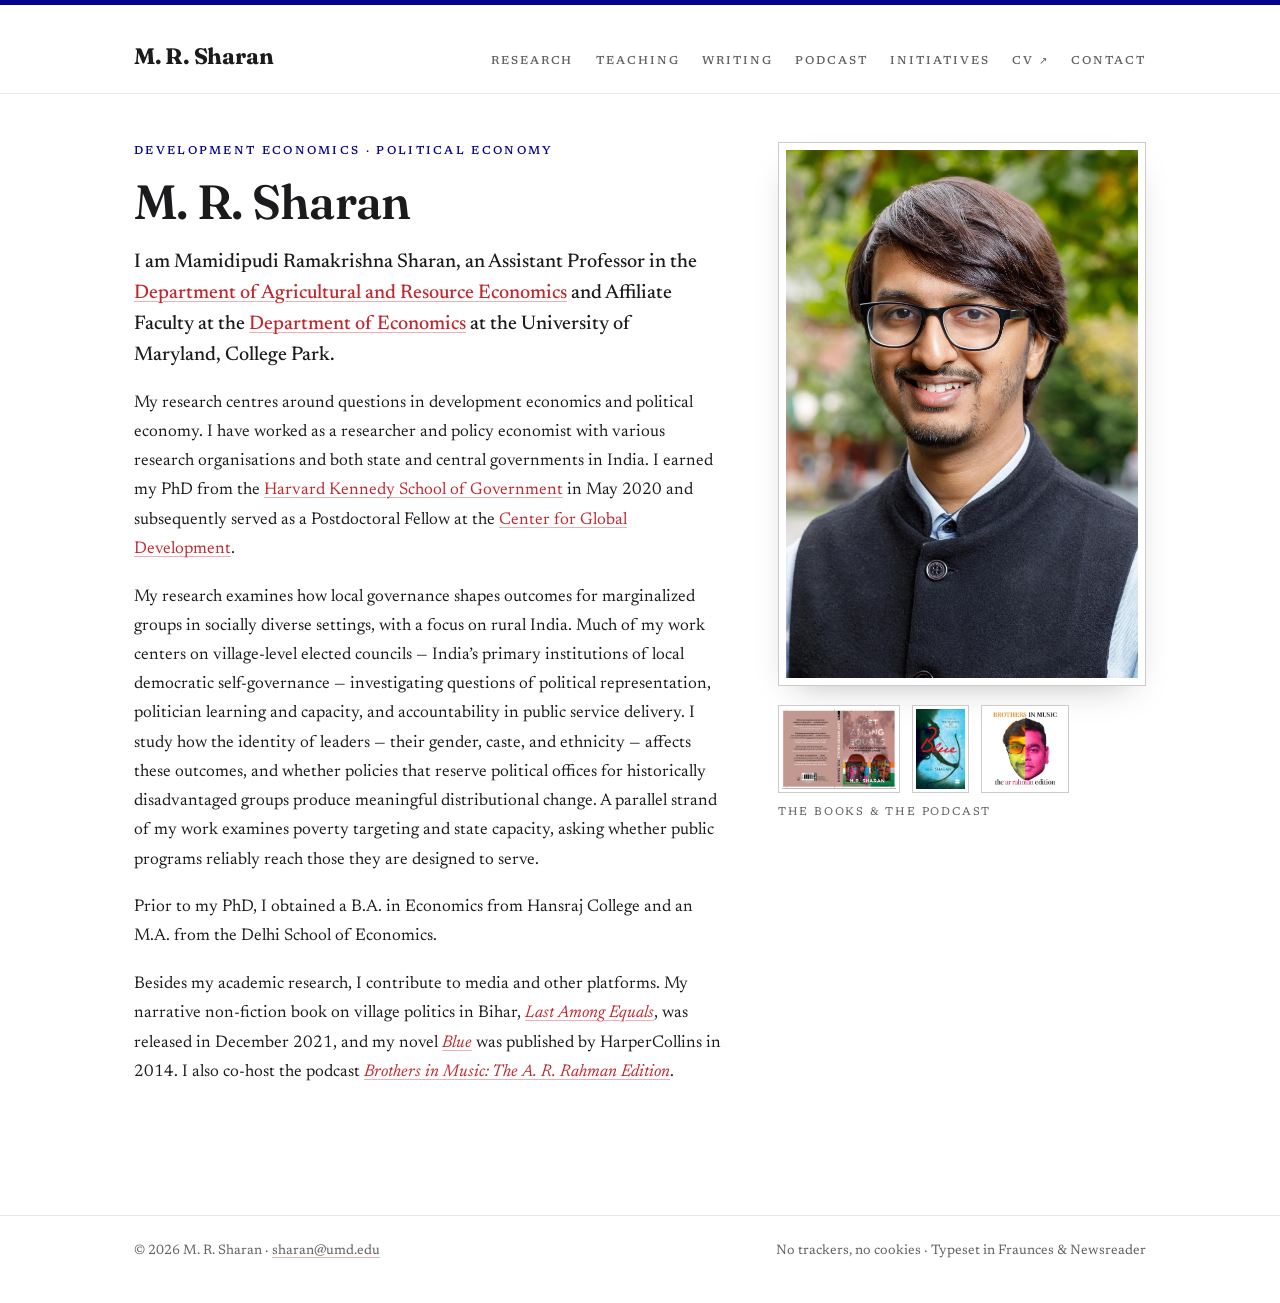
==== index.html @ 0c8c40d3 "Launch mrsharan.com static site Editorial rebuild off Squarespace: red/blue/white palette, self-host" ====
<!doctype html>
<html lang="en">
<head>
<meta charset="utf-8">
<meta name="viewport" content="width=device-width, initial-scale=1">
<title>M. R. Sharan</title>
<meta name="description" content="M. R. Sharan is a development economist at the University of Maryland, College Park, studying local governance, political representation, and public service delivery in rural India. Author of Last Among Equals.">
<meta name="author" content="M. R. Sharan">
<link rel="canonical" href="https://www.mrsharan.com/">
<link rel="icon" type="image/svg+xml" href="favicon.svg">
<link rel="stylesheet" href="css/fonts.css">
<link rel="stylesheet" href="css/style.css?v=3">
<meta property="og:title" content="M. R. Sharan">
<meta property="og:description" content="Development economist at the University of Maryland, College Park. Local governance, political representation, and public service delivery in rural India.">
<meta property="og:image" content="https://www.mrsharan.com/images/sharan.jpg">
<meta property="og:url" content="https://www.mrsharan.com/">
<meta property="og:type" content="website">
</head>
<body>

<div class="masthead-wrap">
  <header class="masthead">
    <a class="brand" href="index.html">M.&thinsp;R.&thinsp;Sharan</a>
    <nav aria-label="Primary">
      <ul>
        <li><a href="research.html">Research</a></li>
        <li><a href="teaching.html">Teaching</a></li>
        <li><a href="writing.html">Writing</a></li>
        <li><a href="podcast.html">Podcast</a></li>
        <li><a href="startups.html">Initiatives</a></li>
        <li><a href="cv.pdf" target="_blank" rel="noopener">CV&nbsp;<span class="ext">&#8599;</span></a></li>
        <li><a href="contact.html">Contact</a></li>
      </ul>
    </nav>
  </header>
</div>

<main>
  <div class="home-grid">
    <div class="bio">
      <span class="kicker">Development Economics &middot; Political Economy</span>
      <h1 class="page-title">M.&thinsp;R.&thinsp;Sharan</h1>
      <p class="lede">I am Mamidipudi Ramakrishna Sharan, an Assistant Professor in the <a href="https://www.arec.umd.edu/">Department of Agricultural and Resource Economics</a> and Affiliate Faculty at the <a href="https://www.econ.umd.edu/">Department of Economics</a> at the University of Maryland, College Park.</p>
      <p>My research centres around questions in development economics and political economy. I have worked as a researcher and policy economist with various research organisations and both state and central governments in India. I earned my PhD from the <a href="https://www.hks.harvard.edu/">Harvard Kennedy School of Government</a> in May 2020 and subsequently served as a Postdoctoral Fellow at the <a href="https://www.cgdev.org/">Center for Global Development</a>.</p>
      <p>My research examines how local governance shapes outcomes for marginalized groups in socially diverse settings, with a focus on rural India. Much of my work centers on village-level elected councils &mdash; India&rsquo;s primary institutions of local democratic self-governance &mdash; investigating questions of political representation, politician learning and capacity, and accountability in public service delivery. I study how the identity of leaders &mdash; their gender, caste, and ethnicity &mdash; affects these outcomes, and whether policies that reserve political offices for historically disadvantaged groups produce meaningful distributional change. A parallel strand of my work examines poverty targeting and state capacity, asking whether public programs reliably reach those they are designed to serve.</p>
      <p>Prior to my PhD, I obtained a B.A. in Economics from Hansraj College and an M.A. from the Delhi School of Economics.</p>
      <p>Besides my academic research, I contribute to media and other platforms. My narrative non-fiction book on village politics in Bihar, <em><a href="writing.html">Last Among Equals</a></em>, was released in December 2021, and my novel <em><a href="writing.html">Blue</a></em> was published by HarperCollins in 2014. I also co-host the podcast <em><a href="podcast.html">Brothers in Music: The A.&nbsp;R.&nbsp;Rahman Edition</a></em>.</p>
    </div>
    <div class="home-photo">
      <img class="frame" src="images/sharan.jpg" alt="Portrait of M. R. Sharan" width="1400" height="2100">
      <div class="shelf">
        <a href="writing.html" title="Last Among Equals"><img src="images/last-among-equals.jpg" alt="Last Among Equals — book cover"></a>
        <a href="writing.html" title="Blue"><img src="images/blue.jpg" alt="Blue — book cover"></a>
        <a href="podcast.html" title="Brothers in Music: The A. R. Rahman Edition"><img src="images/podcast.jpg" alt="Brothers in Music podcast artwork"></a>
      </div>
      <div class="shelf-cap">The books &amp; the podcast</div>
    </div>
  </div>
</main>

<footer>
  <div class="foot">
    <div>&copy; 2026 M.&thinsp;R.&thinsp;Sharan &middot; <a href="mailto:sharan@umd.edu">sharan@umd.edu</a></div>
    <div>No trackers, no cookies &middot; Typeset in Fraunces &amp; Newsreader</div>
  </div>
</footer>

</body>
</html>
---- css/fonts.css ----
@font-face {
  font-family: 'Fraunces';
  font-style: normal;
  font-weight: 400;
  font-display: swap;
  src: url(../fonts/fraunces-normal-400.woff2) format('woff2');
  unicode-range: U+0000-00FF, U+0131, U+0152-0153, U+02BB-02BC, U+02C6, U+02DA, U+02DC, U+0304, U+0308, U+0329, U+2000-206F, U+20AC, U+2122, U+2191, U+2193, U+2212, U+2215, U+FEFF, U+FFFD;
}
@font-face {
  font-family: 'Fraunces';
  font-style: normal;
  font-weight: 600;
  font-display: swap;
  src: url(../fonts/fraunces-normal-400.woff2) format('woff2');
  unicode-range: U+0000-00FF, U+0131, U+0152-0153, U+02BB-02BC, U+02C6, U+02DA, U+02DC, U+0304, U+0308, U+0329, U+2000-206F, U+20AC, U+2122, U+2191, U+2193, U+2212, U+2215, U+FEFF, U+FFFD;
}
@font-face {
  font-family: 'Fraunces';
  font-style: normal;
  font-weight: 700;
  font-display: swap;
  src: url(../fonts/fraunces-normal-400.woff2) format('woff2');
  unicode-range: U+0000-00FF, U+0131, U+0152-0153, U+02BB-02BC, U+02C6, U+02DA, U+02DC, U+0304, U+0308, U+0329, U+2000-206F, U+20AC, U+2122, U+2191, U+2193, U+2212, U+2215, U+FEFF, U+FFFD;
}
@font-face {
  font-family: 'Newsreader';
  font-style: italic;
  font-weight: 400;
  font-display: swap;
  src: url(../fonts/newsreader-italic-400.woff2) format('woff2');
  unicode-range: U+0000-00FF, U+0131, U+0152-0153, U+02BB-02BC, U+02C6, U+02DA, U+02DC, U+0304, U+0308, U+0329, U+2000-206F, U+20AC, U+2122, U+2191, U+2193, U+2212, U+2215, U+FEFF, U+FFFD;
}
@font-face {
  font-family: 'Newsreader';
  font-style: italic;
  font-weight: 500;
  font-display: swap;
  src: url(../fonts/newsreader-italic-400.woff2) format('woff2');
  unicode-range: U+0000-00FF, U+0131, U+0152-0153, U+02BB-02BC, U+02C6, U+02DA, U+02DC, U+0304, U+0308, U+0329, U+2000-206F, U+20AC, U+2122, U+2191, U+2193, U+2212, U+2215, U+FEFF, U+FFFD;
}
@font-face {
  font-family: 'Newsreader';
  font-style: normal;
  font-weight: 400;
  font-display: swap;
  src: url(../fonts/newsreader-normal-400.woff2) format('woff2');
  unicode-range: U+0000-00FF, U+0131, U+0152-0153, U+02BB-02BC, U+02C6, U+02DA, U+02DC, U+0304, U+0308, U+0329, U+2000-206F, U+20AC, U+2122, U+2191, U+2193, U+2212, U+2215, U+FEFF, U+FFFD;
}
@font-face {
  font-family: 'Newsreader';
  font-style: normal;
  font-weight: 500;
  font-display: swap;
  src: url(../fonts/newsreader-normal-400.woff2) format('woff2');
  unicode-range: U+0000-00FF, U+0131, U+0152-0153, U+02BB-02BC, U+02C6, U+02DA, U+02DC, U+0304, U+0308, U+0329, U+2000-206F, U+20AC, U+2122, U+2191, U+2193, U+2212, U+2215, U+FEFF, U+FFFD;
}
@font-face {
  font-family: 'Newsreader';
  font-style: normal;
  font-weight: 600;
  font-display: swap;
  src: url(../fonts/newsreader-normal-400.woff2) format('woff2');
  unicode-range: U+0000-00FF, U+0131, U+0152-0153, U+02BB-02BC, U+02C6, U+02DA, U+02DC, U+0304, U+0308, U+0329, U+2000-206F, U+20AC, U+2122, U+2191, U+2193, U+2212, U+2215, U+FEFF, U+FFFD;
}
---- css/style.css ----
/* ==========================================================================
   mrsharan.com — editorial stylesheet
   Palette: white, red & charkha blue, with crimson here and there.
   Type: Fraunces (display) + Newsreader (text), self-hosted in ../fonts/
   ========================================================================== */

:root {
  --paper: #FFFFFF;
  --paper-2: #F6F6F8;
  --ink: #1B1B1D;
  --ink-2: #616166;
  --rule: #E7E7E9;
  --rule-dark: #CBCBCE;
  --red: #C1272D;          /* flag red */
  --crimson: #A51C30;      /* Harvard crimson */
  --red-deep: #7E1220;
  --chakra: #06038D;       /* Ashoka Chakra blue */
  --display: 'Fraunces', 'Iowan Old Style', Georgia, serif;
  --text: 'Newsreader', Georgia, 'Times New Roman', serif;
  --max: 1060px;
}

* { margin: 0; padding: 0; box-sizing: border-box; }

html { background: var(--paper); scroll-behavior: smooth; }

body {
  font-family: var(--text);
  font-size: 1.0625rem;
  line-height: 1.72;
  color: var(--ink);
  border-top: 5px solid var(--chakra); /* the charkha thread */
  -webkit-font-smoothing: antialiased;
  text-rendering: optimizeLegibility;
}

::selection { background: rgba(6, 3, 141, 0.10); }

img { max-width: 100%; height: auto; display: block; }

/* ---------- links ---------- */

a {
  color: var(--red);
  text-decoration: underline;
  text-decoration-thickness: 1px;
  text-decoration-color: rgba(193, 39, 45, 0.35);
  text-underline-offset: 3px;
  transition: color 0.15s ease, text-decoration-color 0.15s ease;
}
a:hover { color: var(--red-deep); text-decoration-color: var(--red-deep); }

/* ---------- masthead ---------- */

.masthead-wrap { border-bottom: 1px solid var(--rule); }

.masthead {
  max-width: var(--max);
  margin: 0 auto;
  padding: 2rem 1.5rem 1.1rem;
  display: flex;
  align-items: baseline;
  justify-content: space-between;
  gap: 1.5rem 2.5rem;
  flex-wrap: wrap;
}

.brand {
  font-family: var(--display);
  font-weight: 700;
  font-size: 1.4rem;
  letter-spacing: -0.01em;
  color: var(--ink);
  text-decoration: none;
  white-space: nowrap;
}
.brand:hover { color: var(--crimson); }

.masthead nav ul {
  list-style: none;
  display: flex;
  flex-wrap: wrap;
  gap: 0.4rem 1.4rem;
}

.masthead nav a {
  font-family: var(--text);
  font-size: 0.72rem;
  font-weight: 500;
  letter-spacing: 0.17em;
  text-transform: uppercase;
  color: var(--ink-2);
  text-decoration: none;
  padding-bottom: 5px;
}
.masthead nav a:hover { color: var(--chakra); }
.masthead nav a.current {
  color: var(--chakra);
  border-bottom: 2px solid var(--chakra);
}
.masthead nav a .ext { font-size: 0.85em; }

/* ---------- layout ---------- */

main {
  max-width: var(--max);
  margin: 0 auto;
  padding: 3rem 1.5rem 4rem;
}

/* staggered page-load rise */
@keyframes rise {
  from { opacity: 0; transform: translateY(10px); }
  to   { opacity: 1; transform: none; }
}
main > * { animation: rise 0.55s cubic-bezier(0.2, 0.7, 0.3, 1) both; }
main > *:nth-child(2) { animation-delay: 0.06s; }
main > *:nth-child(3) { animation-delay: 0.12s; }
main > *:nth-child(4) { animation-delay: 0.18s; }
main > *:nth-child(5) { animation-delay: 0.24s; }
main > *:nth-child(6) { animation-delay: 0.30s; }
main > *:nth-child(7) { animation-delay: 0.36s; }
main > *:nth-child(n+8) { animation-delay: 0.42s; }

/* ---------- headings ---------- */

.kicker {
  display: block;
  font-size: 0.72rem;
  font-weight: 500;
  letter-spacing: 0.2em;
  text-transform: uppercase;
  color: var(--chakra);
  margin-bottom: 0.9rem;
}

.page-title {
  font-family: var(--display);
  font-size: clamp(2.1rem, 4.5vw, 3rem);
  font-weight: 600;
  line-height: 1.08;
  letter-spacing: -0.015em;
  margin-bottom: 1.2rem;
}

.sec {
  font-family: var(--display);
  font-size: 1.45rem;
  font-weight: 600;
  letter-spacing: -0.01em;
  margin: 3.2rem 0 0.4rem;
}
.sec::before {
  content: '';
  display: block;
  width: 2.6rem;
  height: 3px;
  border-radius: 2px;
  background: var(--red);
  margin-bottom: 0.85rem;
}
.subsec {
  font-family: var(--text);
  font-size: 0.78rem;
  font-weight: 600;
  letter-spacing: 0.18em;
  text-transform: uppercase;
  color: var(--ink-2);
  margin: 2.4rem 0 0.2rem;
}

/* ---------- home ---------- */

.home-grid {
  display: grid;
  grid-template-columns: 1.15fr 0.72fr;
  gap: 3.5rem;
  align-items: start;
}

.bio p { margin-bottom: 1.15rem; }
.bio p:last-child { margin-bottom: 0; }
.bio .lede {
  font-size: 1.24rem;
  line-height: 1.55;
  font-weight: 500;
}

.frame {
  background: #fff;
  border: 1px solid var(--rule-dark);
  padding: 7px;
  box-shadow: 0 14px 34px -18px rgba(29, 27, 26, 0.35);
}

.shelf { display: flex; gap: 0.75rem; margin-top: 1.2rem; }
.shelf a { display: block; }
.shelf img {
  height: 88px;
  width: auto;
  border: 1px solid var(--rule-dark);
  background: #fff;
  padding: 3px;
  transition: transform 0.18s ease, box-shadow 0.18s ease;
}
.shelf a:hover img {
  transform: translateY(-4px);
  box-shadow: 0 10px 20px -12px rgba(29, 27, 26, 0.45);
}
.shelf-cap {
  margin-top: 0.6rem;
  font-size: 0.7rem;
  letter-spacing: 0.16em;
  text-transform: uppercase;
  color: var(--ink-2);
}

/* ---------- publications ---------- */

.pub-list { list-style: none; border-top: 1px solid var(--rule); margin-top: 1.4rem; }

.pub { padding: 1.35rem 0; border-bottom: 1px solid var(--rule); }

.pub-title {
  font-family: var(--display);
  font-size: 1.17rem;
  font-weight: 600;
  line-height: 1.38;
  letter-spacing: -0.005em;
}
.pub-title a { text-decoration: none; }
.pub-title a:hover { text-decoration: underline; text-decoration-thickness: 1.5px; }

.pub-authors { margin-top: 0.3rem; font-size: 0.98rem; }
.pub-authors a { color: inherit; text-decoration-color: var(--rule-dark); }
.pub-authors a:hover { color: var(--red); }

.pub-meta { margin-top: 0.4rem; font-size: 0.95rem; color: var(--ink-2); }
.pub-meta .st {
  font-size: 0.72rem;
  font-weight: 600;
  letter-spacing: 0.13em;
  text-transform: uppercase;
  margin-right: 0.35rem;
}

.pub-cov { margin-top: 0.35rem; font-size: 0.86rem; color: var(--ink-2); }
.pub-cov a { color: var(--ink-2); }
.pub-cov a:hover { color: var(--red); }

/* ---------- teaching / initiatives ---------- */

.course { margin-top: 2.6rem; padding-top: 2.4rem; border-top: 1px solid var(--rule); }
.course:first-of-type { margin-top: 1.6rem; }

.course h2 {
  font-family: var(--display);
  font-size: 1.65rem;
  font-weight: 600;
  line-height: 1.2;
  letter-spacing: -0.01em;
  margin-bottom: 0.5rem;
}
.course-meta { font-size: 0.95rem; color: var(--ink-2); margin-bottom: 1.1rem; }
.course p { margin-bottom: 1.05rem; max-width: 46rem; }

.note {
  background: var(--paper-2);
  border: 1px solid var(--rule);
  border-radius: 6px;
  padding: 0.85rem 1.1rem;
  font-size: 0.95rem;
  max-width: 46rem;
}

/* ---------- writing / books ---------- */

.book {
  display: grid;
  grid-template-columns: 225px 1fr;
  gap: 2.6rem;
  margin-top: 1.6rem;
  align-items: start;
}
.book p { margin-bottom: 1.05rem; }
.book-buy { font-size: 0.92rem; color: var(--ink-2); }

.dropcap::first-letter {
  font-family: var(--display);
  font-weight: 600;
  font-size: 3.35em;
  float: left;
  line-height: 0.82;
  padding: 0.06em 0.09em 0 0;
  color: var(--crimson);
}

blockquote {
  border-left: 3px solid var(--crimson);
  padding: 0.15rem 0 0.15rem 1.25rem;
  margin: 1.4rem 0;
  font-style: italic;
  max-width: 44rem;
}
blockquote .cite {
  display: block;
  margin-top: 0.5rem;
  font-style: normal;
  font-size: 0.78rem;
  letter-spacing: 0.14em;
  text-transform: uppercase;
  color: var(--ink-2);
}

.aside-figure {
  float: right;
  width: 250px;
  margin: 0.4rem 0 1.2rem 2.2rem;
}
.aside-figure figcaption {
  margin-top: 0.6rem;
  font-size: 0.85rem;
  line-height: 1.5;
  color: var(--ink-2);
  font-style: italic;
}

/* ---------- podcast ---------- */

.pod-grid {
  display: grid;
  grid-template-columns: 265px 1fr;
  gap: 3rem;
  align-items: start;
  margin-top: 1.6rem;
}
.pod-grid p { margin-bottom: 1.1rem; }

.platforms { font-size: 0.8rem; letter-spacing: 0.13em; text-transform: uppercase; }
.platforms a { text-decoration: none; font-weight: 600; }
.platforms a:hover { text-decoration: underline; }
.platforms .dot { color: var(--rule-dark); margin: 0 0.45rem; }

.pod-embed { margin-top: 2.6rem; }
.pod-embed iframe { border: 0; border-radius: 12px; width: 100%; }

/* ---------- contact ---------- */

.contact-email {
  font-family: var(--display);
  font-size: clamp(1.4rem, 3vw, 1.9rem);
  font-weight: 600;
}
.contact-note { max-width: 44rem; margin-top: 1.8rem; }

/* ---------- footer ---------- */

footer { border-top: 1px solid var(--rule); margin-top: 4rem; }
.foot {
  max-width: var(--max);
  margin: 0 auto;
  padding: 1.5rem 1.5rem 2.5rem;
  display: flex;
  justify-content: space-between;
  gap: 0.6rem 2.5rem;
  flex-wrap: wrap;
  font-size: 0.85rem;
  color: var(--ink-2);
}
.foot a { color: var(--ink-2); }
.foot a:hover { color: var(--red); }

/* ---------- responsive ---------- */

@media (max-width: 880px) {
  .home-grid, .book, .pod-grid { grid-template-columns: 1fr; gap: 2rem; }
  .home-photo { order: -1; max-width: 320px; }
  .book-cover { max-width: 210px; }
  .pod-cover { max-width: 240px; }
  .aside-figure { float: none; width: auto; max-width: 280px; margin: 1.4rem 0; }
}

@media (max-width: 720px) {
  .masthead { flex-direction: column; gap: 0.9rem; padding-top: 1.6rem; }
  main { padding-top: 2.2rem; }
}

@media (prefers-reduced-motion: reduce) {
  * { animation: none !important; transition: none !important; }
  html { scroll-behavior: auto; }
}

/* compact article lists (Writing page) */
.pub-list--sm .pub { padding: 0.95rem 0; }
.pub-list--sm .pub-title { font-size: 1.05rem; }
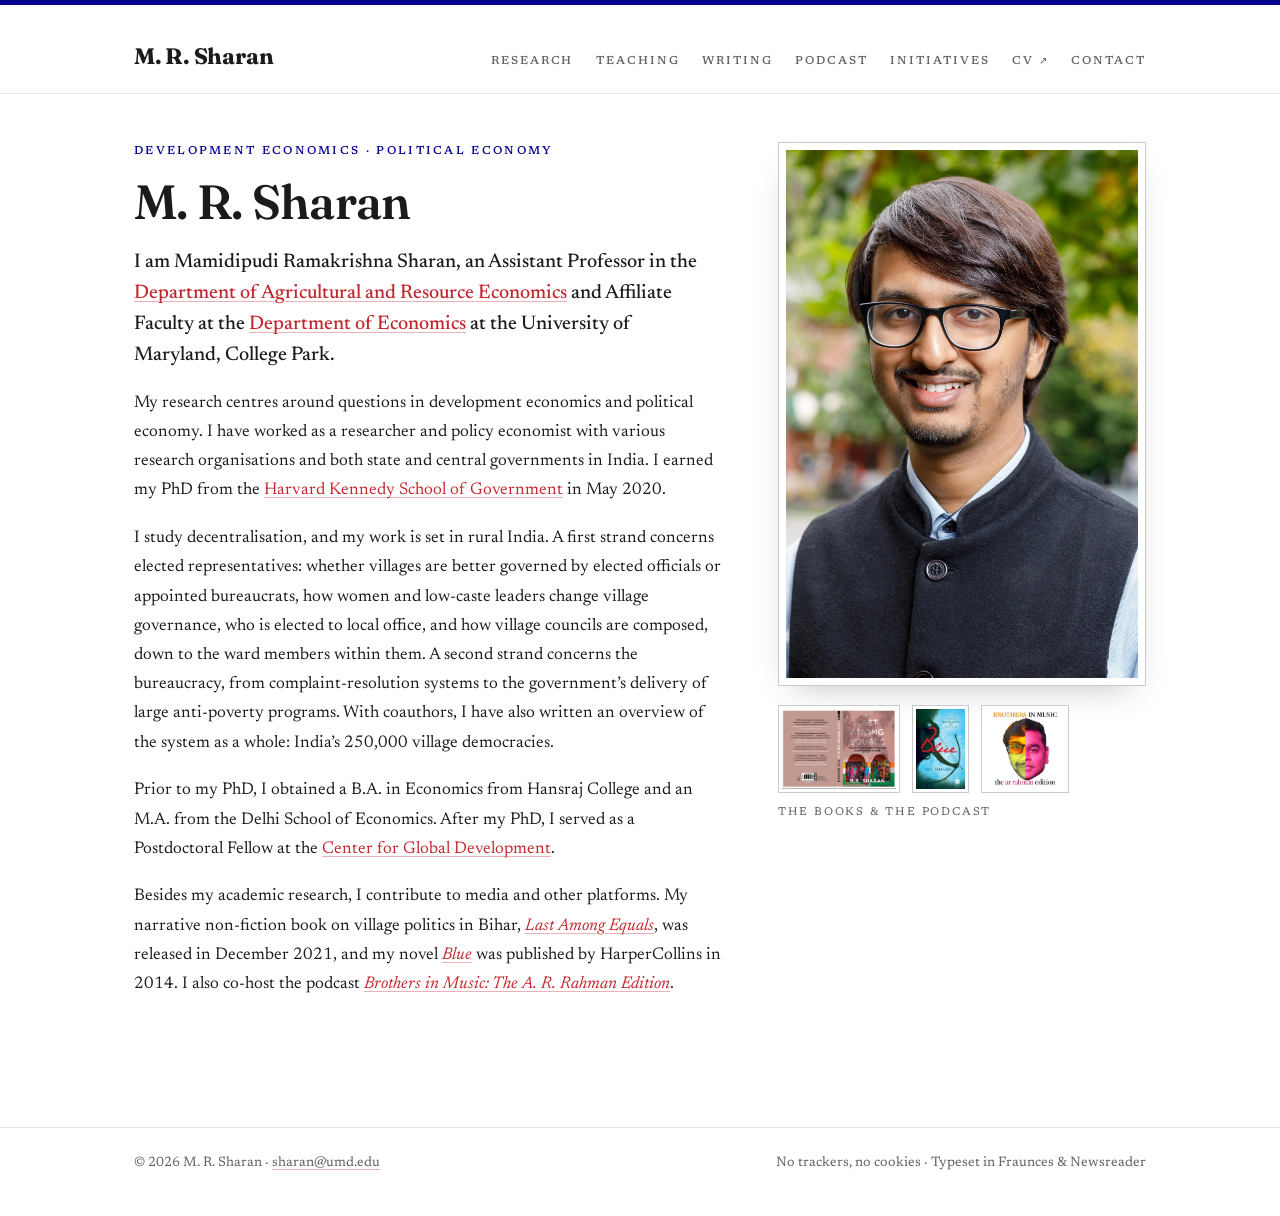
==== commit 7322b642: "Update site 2026-08-17" ====
--- a/index.html
+++ b/index.html
@@ -41,9 +41,9 @@
       <span class="kicker">Development Economics &middot; Political Economy</span>
       <h1 class="page-title">M.&thinsp;R.&thinsp;Sharan</h1>
       <p class="lede">I am Mamidipudi Ramakrishna Sharan, an Assistant Professor in the <a href="https://www.arec.umd.edu/">Department of Agricultural and Resource Economics</a> and Affiliate Faculty at the <a href="https://www.econ.umd.edu/">Department of Economics</a> at the University of Maryland, College Park.</p>
-      <p>My research centres around questions in development economics and political economy. I have worked as a researcher and policy economist with various research organisations and both state and central governments in India. I earned my PhD from the <a href="https://www.hks.harvard.edu/">Harvard Kennedy School of Government</a> in May 2020 and subsequently served as a Postdoctoral Fellow at the <a href="https://www.cgdev.org/">Center for Global Development</a>.</p>
-      <p>My research examines how local governance shapes outcomes for marginalized groups in socially diverse settings, with a focus on rural India. Much of my work centers on village-level elected councils &mdash; India&rsquo;s primary institutions of local democratic self-governance &mdash; investigating questions of political representation, politician learning and capacity, and accountability in public service delivery. I study how the identity of leaders &mdash; their gender, caste, and ethnicity &mdash; affects these outcomes, and whether policies that reserve political offices for historically disadvantaged groups produce meaningful distributional change. A parallel strand of my work examines poverty targeting and state capacity, asking whether public programs reliably reach those they are designed to serve.</p>
-      <p>Prior to my PhD, I obtained a B.A. in Economics from Hansraj College and an M.A. from the Delhi School of Economics.</p>
+      <p>My research centres around questions in development economics and political economy. I have worked as a researcher and policy economist with various research organisations and both state and central governments in India. I earned my PhD from the <a href="https://www.hks.harvard.edu/">Harvard Kennedy School of Government</a> in May 2020.</p>
+      <p>I study decentralisation, and my work is set in rural India. A first strand concerns elected representatives: whether villages are better governed by elected officials or appointed bureaucrats, how women and low-caste leaders change village governance, who is elected to local office, and how village councils are composed, down to the ward members within them. A second strand concerns the bureaucracy, from complaint-resolution systems to the government&rsquo;s delivery of large anti-poverty programs. With coauthors, I have also written an overview of the system as a whole: India&rsquo;s 250,000 village democracies.</p>
+      <p>Prior to my PhD, I obtained a B.A. in Economics from Hansraj College and an M.A. from the Delhi School of Economics. After my PhD, I served as a Postdoctoral Fellow at the <a href="https://www.cgdev.org/">Center for Global Development</a>.</p>
       <p>Besides my academic research, I contribute to media and other platforms. My narrative non-fiction book on village politics in Bihar, <em><a href="writing.html">Last Among Equals</a></em>, was released in December 2021, and my novel <em><a href="writing.html">Blue</a></em> was published by HarperCollins in 2014. I also co-host the podcast <em><a href="podcast.html">Brothers in Music: The A.&nbsp;R.&nbsp;Rahman Edition</a></em>.</p>
     </div>
     <div class="home-photo">
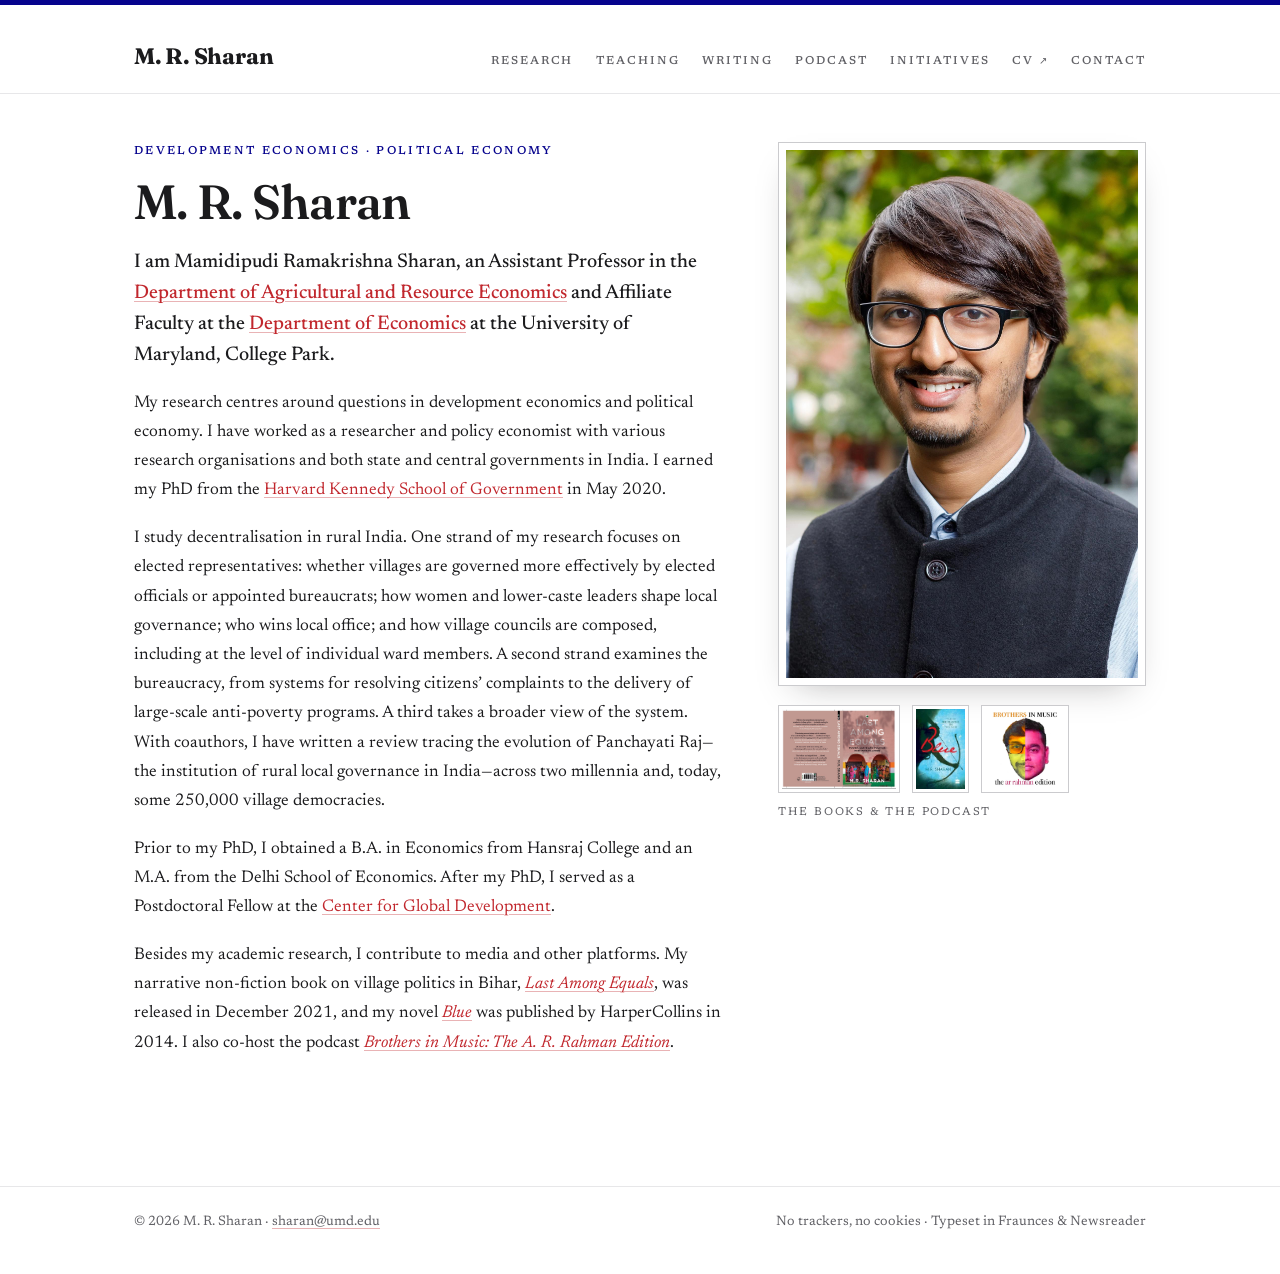
==== commit 1426a7c8: "Update site 2026-08-17" ====
--- a/index.html
+++ b/index.html
@@ -42,7 +42,7 @@
       <h1 class="page-title">M.&thinsp;R.&thinsp;Sharan</h1>
       <p class="lede">I am Mamidipudi Ramakrishna Sharan, an Assistant Professor in the <a href="https://www.arec.umd.edu/">Department of Agricultural and Resource Economics</a> and Affiliate Faculty at the <a href="https://www.econ.umd.edu/">Department of Economics</a> at the University of Maryland, College Park.</p>
       <p>My research centres around questions in development economics and political economy. I have worked as a researcher and policy economist with various research organisations and both state and central governments in India. I earned my PhD from the <a href="https://www.hks.harvard.edu/">Harvard Kennedy School of Government</a> in May 2020.</p>
-      <p>I study decentralisation, and my work is set in rural India. A first strand concerns elected representatives: whether villages are better governed by elected officials or appointed bureaucrats, how women and low-caste leaders change village governance, who is elected to local office, and how village councils are composed, down to the ward members within them. A second strand concerns the bureaucracy, from complaint-resolution systems to the government&rsquo;s delivery of large anti-poverty programs. With coauthors, I have also written an overview of the system as a whole: India&rsquo;s 250,000 village democracies.</p>
+      <p>I study decentralisation in rural India. One strand of my research focuses on elected representatives: whether villages are governed more effectively by elected officials or appointed bureaucrats; how women and lower-caste leaders shape local governance; who wins local office; and how village councils are composed, including at the level of individual ward members. A second strand examines the bureaucracy, from systems for resolving citizens&rsquo; complaints to the delivery of large-scale anti-poverty programs. A third takes a broader view of the system. With coauthors, I have written a review tracing the evolution of Panchayati Raj&mdash;the institution of rural local governance in India&mdash;across two millennia and, today, some 250,000 village democracies.</p>
       <p>Prior to my PhD, I obtained a B.A. in Economics from Hansraj College and an M.A. from the Delhi School of Economics. After my PhD, I served as a Postdoctoral Fellow at the <a href="https://www.cgdev.org/">Center for Global Development</a>.</p>
       <p>Besides my academic research, I contribute to media and other platforms. My narrative non-fiction book on village politics in Bihar, <em><a href="writing.html">Last Among Equals</a></em>, was released in December 2021, and my novel <em><a href="writing.html">Blue</a></em> was published by HarperCollins in 2014. I also co-host the podcast <em><a href="podcast.html">Brothers in Music: The A.&nbsp;R.&nbsp;Rahman Edition</a></em>.</p>
     </div>
